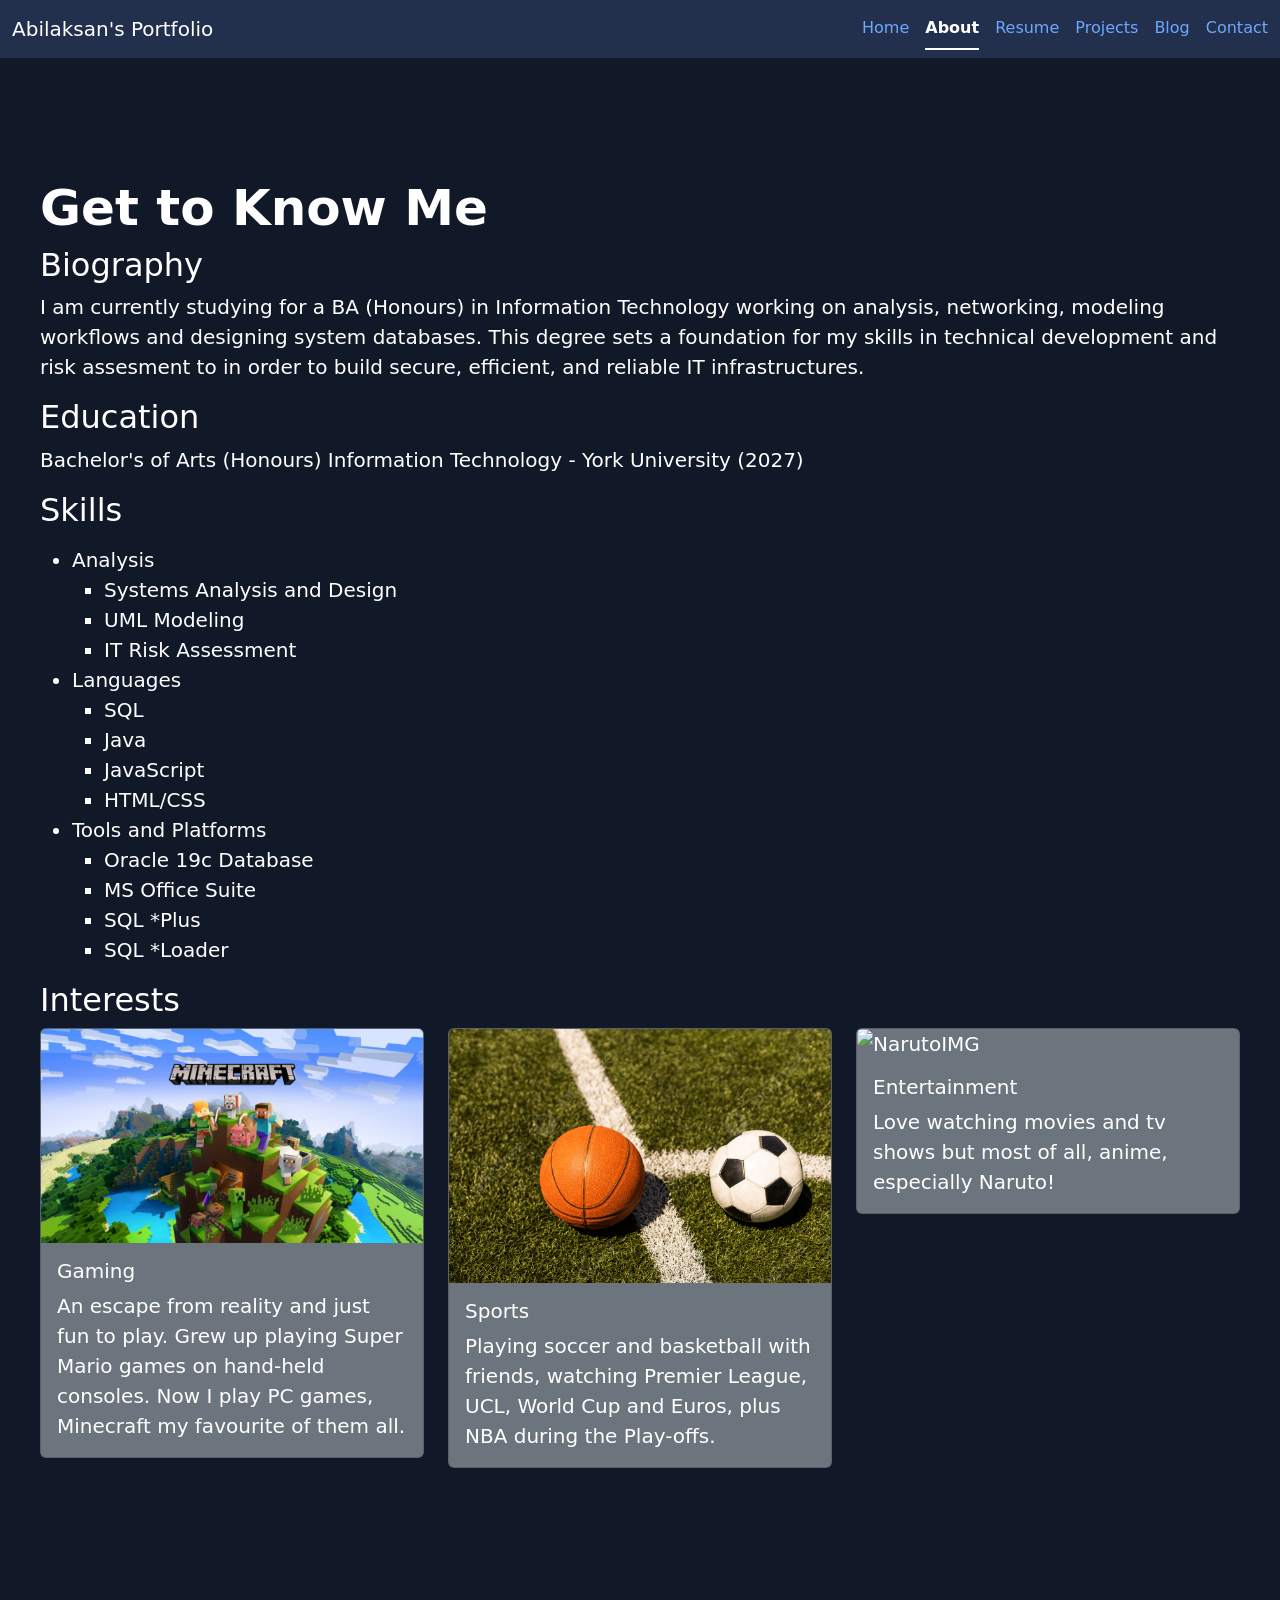
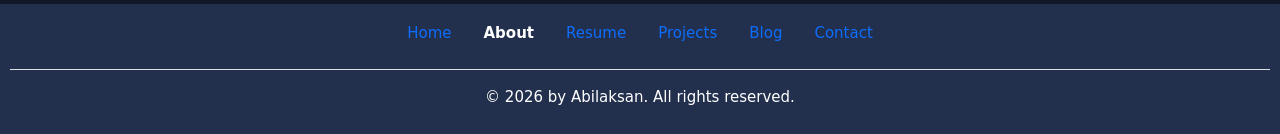
==== about.html @ e93bb3cd "Update to home page, addition of about page decided to put a featured row of cards showcasing what t" ====
<!DOCTYPE html>
<html lang="en">
    <head>
        <meta charset="UTF-8">
        <meta name="viewport" content="width=device-width, initial-scale=1.0">
        <title>About Me</title>

        <!--Bootstrap css stylesheet-->
        <link href="https://cdn.jsdelivr.net/npm/bootstrap@5.3.8/dist/css/bootstrap.min.css" 
        rel="stylesheet" integrity="sha384-sRIl4kxILFvY47J16cr9ZwB07vP4J8+LH7qKQnuqkuIAvNWLzeN8tE5YBujZqJLB" crossorigin="anonymous">

        <!--my custom css stylesheet-->
        <link rel="Stylesheet" href="styles.css">
    </head> 
    <body>
        
        <!--Navigation bar using Bootstrap-->
        <nav class="navbar navbar-expand-lg d-flex mynav" data-bs-theme="dark">
            <div class="container-fluid">
                <a class="navbar-brand" href="#">Abilaksan's Portfolio</a>
                <button class="navbar-toggler" type="button" data-bs-toggle="collapse" data-bs-target="#navbarNav" 
                aria-controls="navbarNav" aria-expanded="false" aria-label="Toggle navigation">
                    <span class="navbar-toggler-icon"></span>
                </button>
                <div class="collapse navbar-collapse justify-content-end" id="navbarNav">
                    <ul class="nav nav-underline">
                        <li class="nav-item">
                            <a class="nav-link" href="index.html">Home</a>
                        </li>
                        <li class="nav-item">
                            <a class="nav-link active" aria-current="page" href="about.html">About</a>
                        </li>
                        <li class="nav-item">
                            <a class="nav-link" href="resume.html">Resume</a>
                        </li>
                        <li class="nav-item">
                            <a class="nav-link" href="projects.html">Projects</a>
                        </li>
                        <li class="nav-item">
                            <a class="nav-link" href="blog.html">Blog</a>
                        </li>
                        <li class="nav-item">
                            <a class="nav-link" href="contact.html">Contact</a>
                        </li>
                    </ul>
                </div>   
            </div>
        </nav>

        <!--Main body-->
        <div class="outerContainer">
            <div class="textbox">
               <h1>Get to Know Me</h1>
               <h2>Biography</h2>
               <p>
                I am currently studying for a BA (Honours) in Information Technology working on analysis, networking, modeling workflows 
                and designing system databases. This degree sets a foundation for my skills in technical development and risk assesment 
                to in order to build secure, efficient, and reliable IT infrastructures. 
               </p>
               <h2>Education</h2>
               <p>
                Bachelor's of Arts (Honours) Information Technology - York University (2027)
               </p>
               <h2>Skills</h2>
               <p>
                <ul>
                    <li>
                        Analysis
                        <ul style="list-style-type:square;">
                            <li>Systems Analysis and Design</li>
                            <li>UML Modeling</li>
                            <li>IT Risk Assessment</li>
                        </ul>
                    </li>
                    <li>Languages
                        <ul style="list-style-type:square;">
                            <li>SQL</li>
                            <li>Java</li>
                            <li>JavaScript</li>
                            <li>HTML/CSS</li>
                        </ul>
                    </li>
                    <li>Tools and Platforms
                        <ul style="list-style-type:square;">
                            <li>Oracle 19c Database</li>
                            <li>MS Office Suite</li>
                            <li>SQL *Plus</li>
                            <li>SQL *Loader</li>
                        </ul>
                    </li>
                </ul>
               </p>

               <h2>Interests</h2>

                <!--Container with interests using Bootstrap-->
                <div class="row">
                    <div class="col">
                        <div class= "card text-bg-secondary mb-3" style="max-width: 30rem;">
                            <img src="Minecraft.jpg" class="card-img-top" alt="MinecraftIMG">
                            <div class="card-body">
                                <h5 class="card-title">Gaming</h5>
                                <p class="card-text">
                                    An escape from reality and just fun to play. Grew up playing Super Mario games on hand-held consoles. Now
                                    I play PC games, Minecraft my favourite of them all.
                                </p>
                            </div>
                        </div>
                    </div>
                    <div class="col">
                        <div class= "card text-bg-secondary mb-3" style="max-width: 30rem;">
                            <img src="Sports.jpg" class="card-img-top" alt="SportsIMG">
                            <div class="card-body">
                                <h5 class="card-title">Sports</h5>
                                <p class="card-text">
                                    Playing soccer and basketball with friends, watching Premier League, UCL, World Cup and Euros, plus NBA during 
                                    the Play-offs.
                                </p>
                            </div>
                        </div>
                    </div>
                    <div class="col">
                        <div class= "card text-bg-secondary mb-3" style="max-width: 30rem;">
                            <img src="NarutoCover.jpg" class="card-img-top" alt="NarutoIMG">
                            <div class="card-body">
                                <h5 class="card-title">Entertainment</h5>
                                <p class="card-text">
                                    Love watching movies and tv shows but most of all, anime, especially Naruto!
                                </p>
                            </div>
                        </div>
                    </div>
                </div>

            </div>
        </div>

        <!--Footer using Bootstrap-->
        <footer> 
            <ul class="nav justify-content-center border-bottom pb-3 mb-3"> 
                <li class="nav-item">
                    <a class="nav-link" href="index.html">Home</a>
                </li> 
                <li class="nav-item">
                    <a class="nav-link active" aria-current="page" href="about.html">About</a>
                </li> 
                <li class="nav-item">
                    <a class="nav-link" href="resume.html">Resume</a>
                </li> 
                <li class="nav-item">
                    <a class="nav-link" href="projects.html">Projects</a>
                </li> 
                <li class="nav-item">
                    <a class="nav-link" href="blog.html">Blog</a>
                </li>
                <li class="nav-item">
                    <a class="nav-link" href="contact.html">Contact</a>
                </li> 
            </ul> 
            <p>&copy 2026 by Abilaksan. All rights reserved.</p> 
        </footer>

        <!--Bootstrap javascript-->
        <script src="https://cdn.jsdelivr.net/npm/bootstrap@5.3.8/dist/js/bootstrap.bundle.min.js" 
        integrity="sha384-FKyoEForCGlyvwx9Hj09JcYn3nv7wiPVlz7YYwJrWVcXK/BmnVDxM+D2scQbITxI" crossorigin="anonymous"></script>
    </body>
</html>
---- styles.css ----
body {
    background-color: #111827;
    font-family: 'Inter' sans-serif;
}

.mynav {
    background-color: #222f4d;
}

.innerContainer {
    display: flex;
    flex-direction: row;
    align-items: center;
    gap: 30px;
    padding: 20px;
    margin: 40px auto;
}

.outerContainer {
    display: flex;
    flex-direction: column;
    align-items: center;
    gap: 30px;
    padding: 20px;
    margin: 40px auto;
}

.textbox {
    padding: 20px;
    margin: 40px auto;
    font-size: 20px;
    text-align: left;
    color: white;
    font-family: 'Inter' sans-serif;
}

.textbox2 {
    padding: 20px;
    margin: 40px auto;
    font-size: 20px;
    text-align: left;
    color: white;
    font-family: 'Inter' sans-serif;
}

.textbox h1 {
    font-size: 50px;
    color: white;
    font-weight:800;
}

.outerContainer h2 {
    color: white;
}

.textbox a {
    font-size: 16px;
}

.pfpImage img {
    max-width: 100%;
    width: 800px;
    height: auto;
    display: block;
    border-radius:28px;   
}

footer {    
    background:#222f4d;
    font-size: 15px;
    color:white;
    padding: 10px;
    text-align:center;
}

footer a.active {
    color: white;
    font-weight: bold;
}
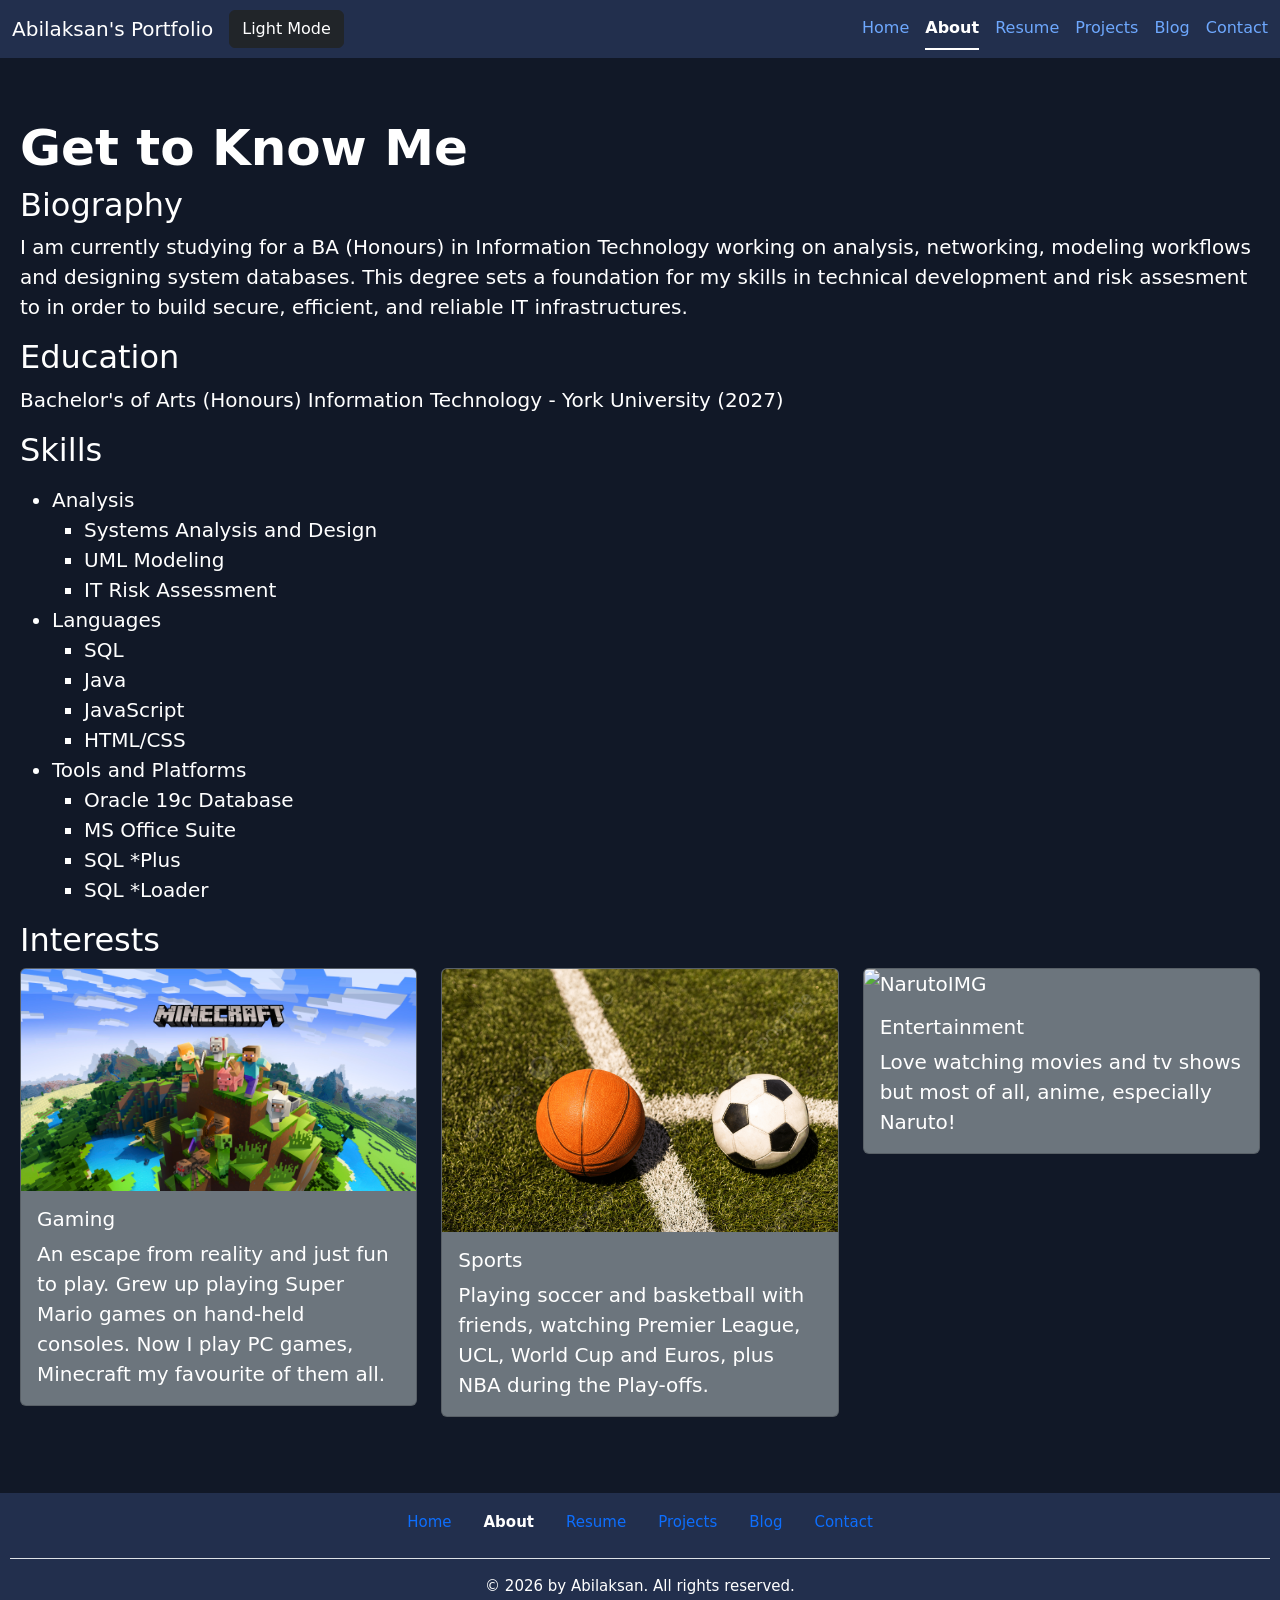
==== commit bcb462b4: "Theme switcher implementation Added theme switch button to nav, implemented the js into all pages, i" ====
--- a/about.html
+++ b/about.html
@@ -15,13 +15,14 @@
     <body>
         
         <!--Navigation bar using Bootstrap-->
-        <nav class="navbar navbar-expand-lg d-flex mynav" data-bs-theme="dark">
+        <nav class="navbar navbar-expand-lg d-flex mynav" data-bs-theme="dark" id="myNav">
             <div class="container-fluid">
-                <a class="navbar-brand" href="#">Abilaksan's Portfolio</a>
+                <a class="navbar-brand" href="index.html">Abilaksan's Portfolio</a>
                 <button class="navbar-toggler" type="button" data-bs-toggle="collapse" data-bs-target="#navbarNav" 
                 aria-controls="navbarNav" aria-expanded="false" aria-label="Toggle navigation">
                     <span class="navbar-toggler-icon"></span>
                 </button>
+                <button type="button" class="btn btn-dark" id="theme-toggle">Light Mode</button>
                 <div class="collapse navbar-collapse justify-content-end" id="navbarNav">
                     <ul class="nav nav-underline">
                         <li class="nav-item">
@@ -47,8 +48,7 @@
             </div>
         </nav>
 
-        <!--Main body-->
-        <div class="outerContainer">
+            <!--Main body-->
             <div class="textbox">
                <h1>Get to Know Me</h1>
                <h2>Biography</h2>
@@ -131,9 +131,8 @@
                         </div>
                     </div>
                 </div>
-
             </div>
-        </div>
+        
 
         <!--Footer using Bootstrap-->
         <footer> 
@@ -160,6 +159,9 @@
             <p>&copy 2026 by Abilaksan. All rights reserved.</p> 
         </footer>
 
+        <!--Theme switch javascript-->
+        <script src="theme.js"></script>
+
         <!--Bootstrap javascript-->
         <script src="https://cdn.jsdelivr.net/npm/bootstrap@5.3.8/dist/js/bootstrap.bundle.min.js" 
         integrity="sha384-FKyoEForCGlyvwx9Hj09JcYn3nv7wiPVlz7YYwJrWVcXK/BmnVDxM+D2scQbITxI" crossorigin="anonymous"></script>
--- a/styles.css
+++ b/styles.css
@@ -1,10 +1,11 @@
 body {
-    background-color: #111827;
+    background-color: var(--bg); 
+    color: var(--text); 
     font-family: 'Inter' sans-serif;
 }
 
-.mynav {
-    background-color: #222f4d;
+#myNav {
+    background-color: var(--navbar);
 }
 
 .innerContainer {
@@ -30,27 +31,26 @@
     margin: 40px auto;
     font-size: 20px;
     text-align: left;
-    color: white;
+    color: var(--textbox);
     font-family: 'Inter' sans-serif;
 }
 
-.textbox2 {
-    padding: 20px;
-    margin: 40px auto;
-    font-size: 20px;
-    text-align: left;
-    color: white;
-    font-family: 'Inter' sans-serif;
-}
-
-.textbox h1 {
+h1 {
     font-size: 50px;
-    color: white;
+    color: var(--h1);
     font-weight:800;
 }
 
-.outerContainer h2 {
-    color: white;
+h2 {
+    color: var(--h1);
+}
+
+.card-header, .card-title {
+    color: var(--h1);
+}
+
+p {
+    color: var(--textbox);
 }
 
 .textbox a {
@@ -66,14 +66,40 @@
 }
 
 footer {    
-    background:#222f4d;
+    background: var(--footer);
     font-size: 15px;
-    color:white;
     padding: 10px;
     text-align:center;
 }
 
 footer a.active {
-    color: white;
+    color: var(--active);
     font-weight: bold;
 }
+
+.form-label {
+    color: var(--textbox);
+}
+
+:root { 
+    --bg: #111827;
+    --navbar: #222f4d;
+    --navColor: white;
+    --h1: white; 
+    --textbox: white;
+    --footer: #222f4d;
+    --footerText: white;
+    --active: white;  
+}
+        
+[data-theme="light"] { 
+    --bg: #EEE7D8;
+    --navbar: #DDD0B2;
+    --navColor: black;
+    --h1: black;  
+    --textbox: black; 
+    --footer: #DDD0B2;
+    --footerText: black;
+    --active: black;
+}
+        
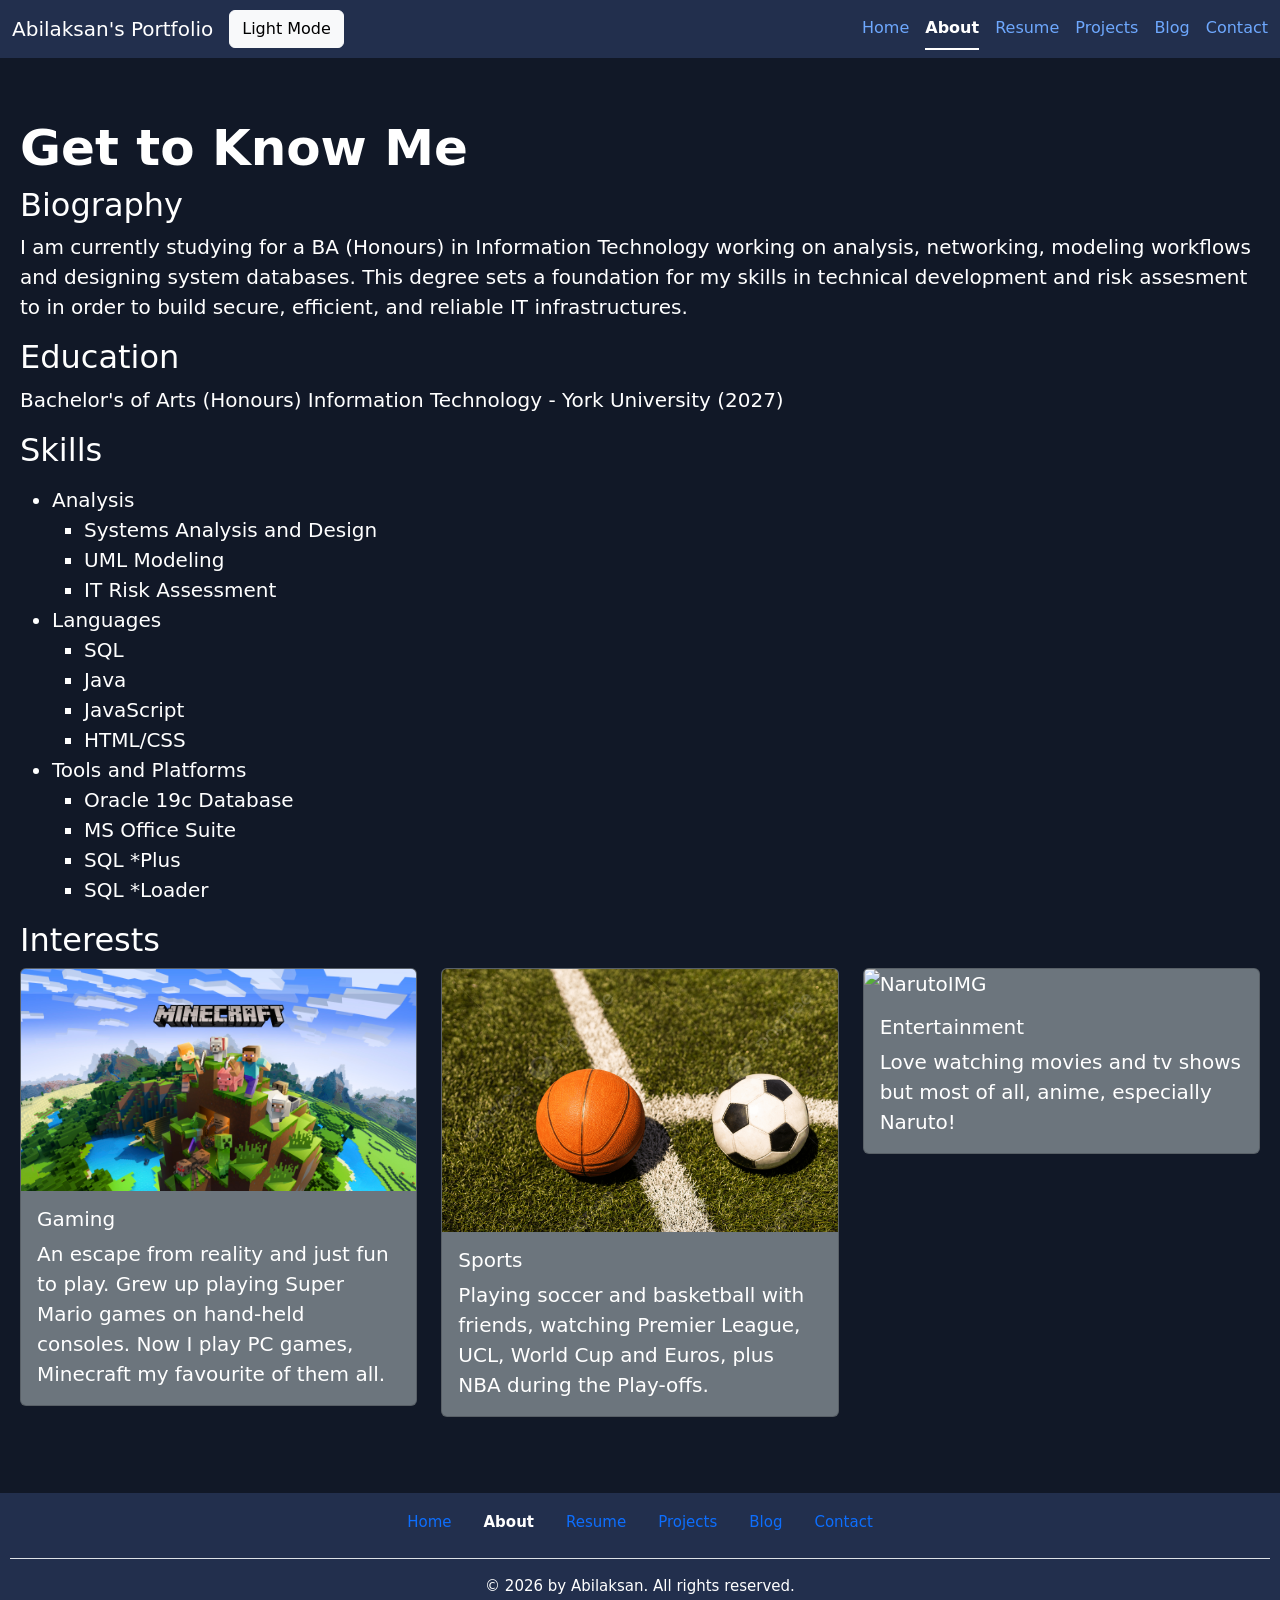
==== commit 058d3aa9: "Fixed missing folder in js path src" ====
--- a/about.html
+++ b/about.html
@@ -160,7 +160,7 @@
         </footer>
 
         <!--Theme switch javascript-->
-        <script src="theme.js"></script>
+        <script src="js/theme.js"></script>
 
         <!--Bootstrap javascript-->
         <script src="https://cdn.jsdelivr.net/npm/bootstrap@5.3.8/dist/js/bootstrap.bundle.min.js" 
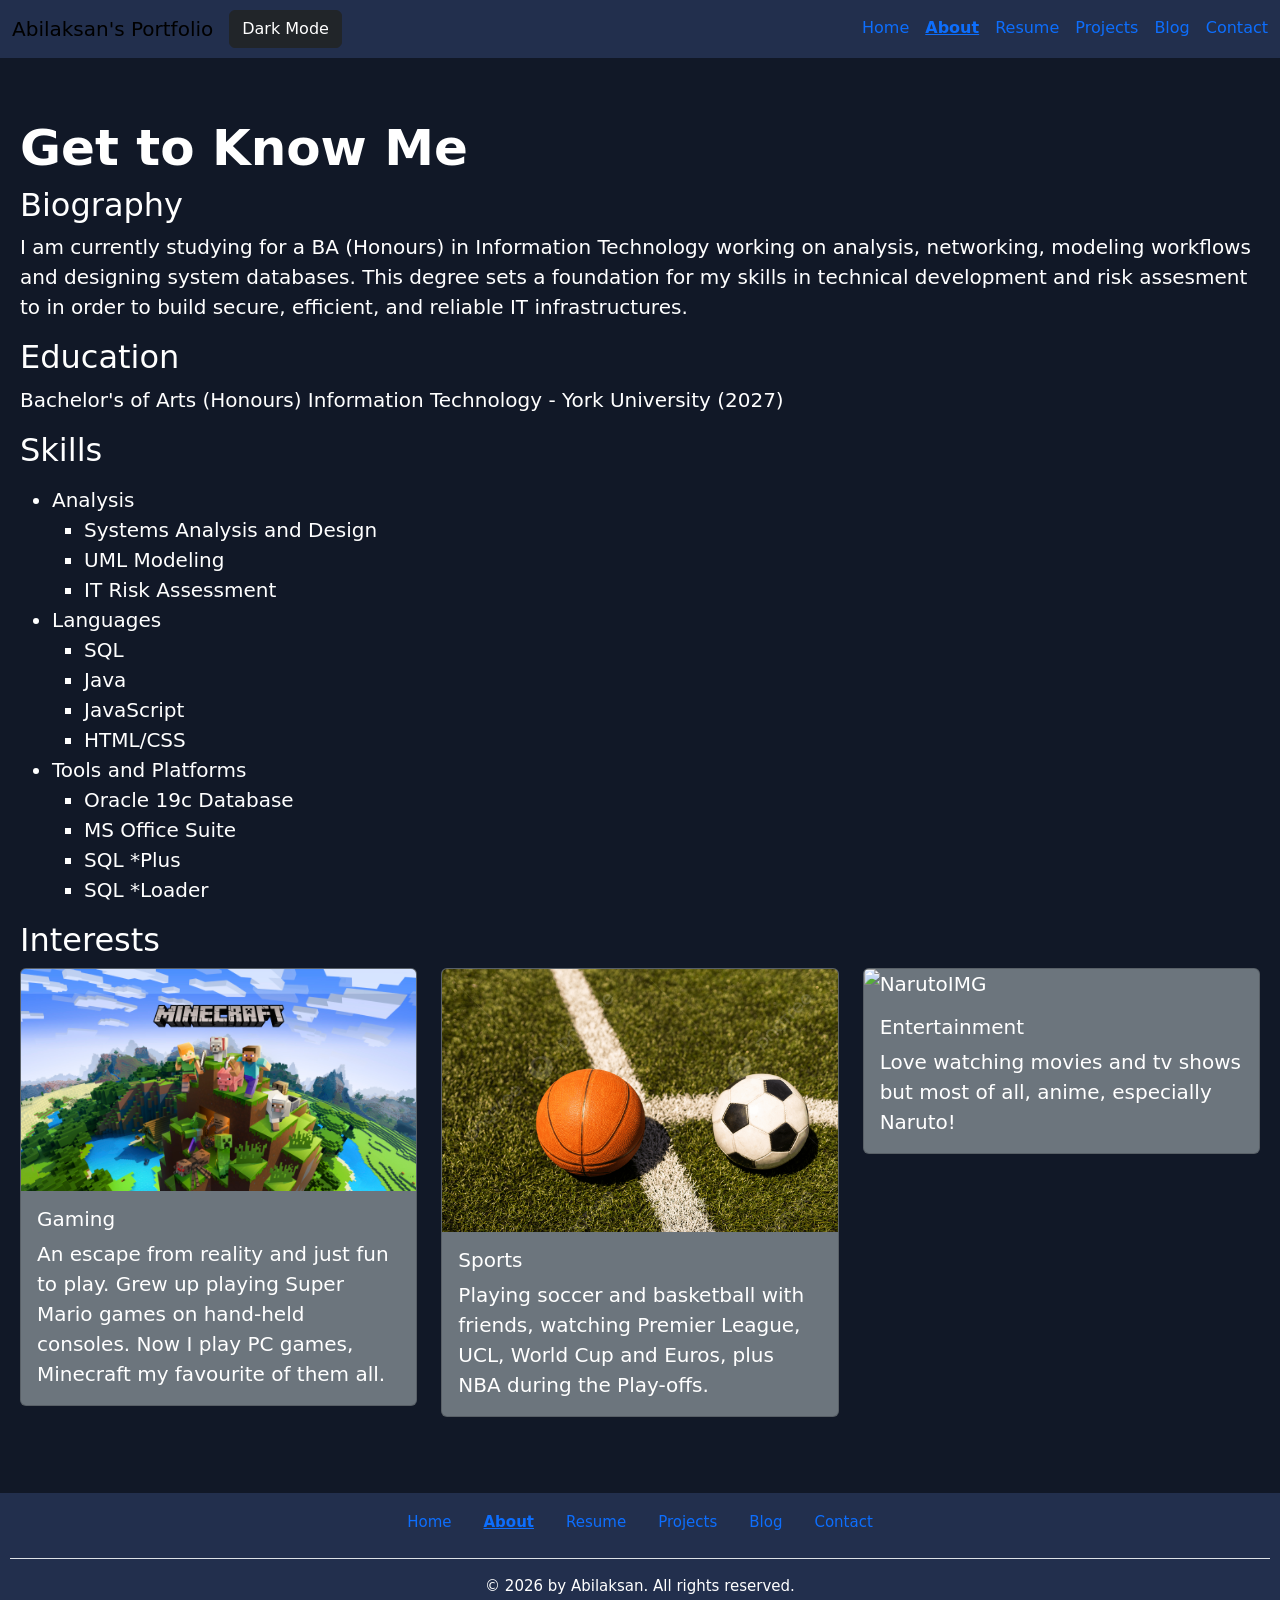
==== commit 6d60c587: "Header/footer dynamically loaded, switch changes added component js to pages and improved color pall" ====
--- a/about.html
+++ b/about.html
@@ -12,155 +12,105 @@
         <!--my custom css stylesheet-->
         <link rel="Stylesheet" href="styles.css">
     </head> 
-    <body>
+    <body class="page-about">
         
-        <!--Navigation bar using Bootstrap-->
-        <nav class="navbar navbar-expand-lg d-flex mynav" data-bs-theme="dark" id="myNav">
-            <div class="container-fluid">
-                <a class="navbar-brand" href="index.html">Abilaksan's Portfolio</a>
-                <button class="navbar-toggler" type="button" data-bs-toggle="collapse" data-bs-target="#navbarNav" 
-                aria-controls="navbarNav" aria-expanded="false" aria-label="Toggle navigation">
-                    <span class="navbar-toggler-icon"></span>
-                </button>
-                <button type="button" class="btn btn-dark" id="theme-toggle">Light Mode</button>
-                <div class="collapse navbar-collapse justify-content-end" id="navbarNav">
-                    <ul class="nav nav-underline">
-                        <li class="nav-item">
-                            <a class="nav-link" href="index.html">Home</a>
-                        </li>
-                        <li class="nav-item">
-                            <a class="nav-link active" aria-current="page" href="about.html">About</a>
-                        </li>
-                        <li class="nav-item">
-                            <a class="nav-link" href="resume.html">Resume</a>
-                        </li>
-                        <li class="nav-item">
-                            <a class="nav-link" href="projects.html">Projects</a>
-                        </li>
-                        <li class="nav-item">
-                            <a class="nav-link" href="blog.html">Blog</a>
-                        </li>
-                        <li class="nav-item">
-                            <a class="nav-link" href="contact.html">Contact</a>
-                        </li>
+        <!--Dynamically loaded navigation bar made with Bootstrap-->
+        <div id="header-placeholder"></div>
+
+        <!--Main body-->
+        <div class="textbox">
+            <h1>Get to Know Me</h1>
+            <h2>Biography</h2>
+            <p>
+            I am currently studying for a BA (Honours) in Information Technology working on analysis, networking, modeling workflows 
+            and designing system databases. This degree sets a foundation for my skills in technical development and risk assesment 
+            to in order to build secure, efficient, and reliable IT infrastructures. 
+            </p>
+            <h2>Education</h2>
+            <p>
+            Bachelor's of Arts (Honours) Information Technology - York University (2027)
+            </p>
+            <h2>Skills</h2>
+            <p>
+            <ul>
+                <li>
+                    Analysis
+                    <ul style="list-style-type:square;">
+                        <li>Systems Analysis and Design</li>
+                        <li>UML Modeling</li>
+                        <li>IT Risk Assessment</li>
                     </ul>
-                </div>   
-            </div>
-        </nav>
+                </li>
+                <li>Languages
+                    <ul style="list-style-type:square;">
+                        <li>SQL</li>
+                        <li>Java</li>
+                        <li>JavaScript</li>
+                        <li>HTML/CSS</li>
+                    </ul>
+                </li>
+                <li>Tools and Platforms
+                    <ul style="list-style-type:square;">
+                        <li>Oracle 19c Database</li>
+                        <li>MS Office Suite</li>
+                        <li>SQL *Plus</li>
+                        <li>SQL *Loader</li>
+                    </ul>
+                </li>
+            </ul>
+            </p>
 
-            <!--Main body-->
-            <div class="textbox">
-               <h1>Get to Know Me</h1>
-               <h2>Biography</h2>
-               <p>
-                I am currently studying for a BA (Honours) in Information Technology working on analysis, networking, modeling workflows 
-                and designing system databases. This degree sets a foundation for my skills in technical development and risk assesment 
-                to in order to build secure, efficient, and reliable IT infrastructures. 
-               </p>
-               <h2>Education</h2>
-               <p>
-                Bachelor's of Arts (Honours) Information Technology - York University (2027)
-               </p>
-               <h2>Skills</h2>
-               <p>
-                <ul>
-                    <li>
-                        Analysis
-                        <ul style="list-style-type:square;">
-                            <li>Systems Analysis and Design</li>
-                            <li>UML Modeling</li>
-                            <li>IT Risk Assessment</li>
-                        </ul>
-                    </li>
-                    <li>Languages
-                        <ul style="list-style-type:square;">
-                            <li>SQL</li>
-                            <li>Java</li>
-                            <li>JavaScript</li>
-                            <li>HTML/CSS</li>
-                        </ul>
-                    </li>
-                    <li>Tools and Platforms
-                        <ul style="list-style-type:square;">
-                            <li>Oracle 19c Database</li>
-                            <li>MS Office Suite</li>
-                            <li>SQL *Plus</li>
-                            <li>SQL *Loader</li>
-                        </ul>
-                    </li>
-                </ul>
-               </p>
+            <h2>Interests</h2>
 
-               <h2>Interests</h2>
-
-                <!--Container with interests using Bootstrap-->
-                <div class="row">
-                    <div class="col">
-                        <div class= "card text-bg-secondary mb-3" style="max-width: 30rem;">
-                            <img src="Minecraft.jpg" class="card-img-top" alt="MinecraftIMG">
-                            <div class="card-body">
-                                <h5 class="card-title">Gaming</h5>
-                                <p class="card-text">
-                                    An escape from reality and just fun to play. Grew up playing Super Mario games on hand-held consoles. Now
-                                    I play PC games, Minecraft my favourite of them all.
-                                </p>
-                            </div>
+            <!--Container with interests using Bootstrap-->
+            <div class="row">
+                <div class="col">
+                    <div class= "card text-bg-secondary mb-3" style="max-width: 30rem;">
+                        <img src="images/Minecraft.jpg" class="card-img-top" alt="MinecraftIMG">
+                        <div class="card-body">
+                            <h5 class="card-title">Gaming</h5>
+                            <p class="card-text">
+                                An escape from reality and just fun to play. Grew up playing Super Mario games on hand-held consoles. Now
+                                I play PC games, Minecraft my favourite of them all.
+                            </p>
                         </div>
                     </div>
-                    <div class="col">
-                        <div class= "card text-bg-secondary mb-3" style="max-width: 30rem;">
-                            <img src="Sports.jpg" class="card-img-top" alt="SportsIMG">
-                            <div class="card-body">
-                                <h5 class="card-title">Sports</h5>
-                                <p class="card-text">
-                                    Playing soccer and basketball with friends, watching Premier League, UCL, World Cup and Euros, plus NBA during 
-                                    the Play-offs.
-                                </p>
-                            </div>
+                </div>
+                <div class="col">
+                    <div class= "card text-bg-secondary mb-3" style="max-width: 30rem;">
+                        <img src="images/Sports.jpg" class="card-img-top" alt="SportsIMG">
+                        <div class="card-body">
+                            <h5 class="card-title">Sports</h5>
+                            <p class="card-text">
+                                Playing soccer and basketball with friends, watching Premier League, UCL, World Cup and Euros, plus NBA during 
+                                the Play-offs.
+                            </p>
                         </div>
                     </div>
-                    <div class="col">
-                        <div class= "card text-bg-secondary mb-3" style="max-width: 30rem;">
-                            <img src="NarutoCover.jpg" class="card-img-top" alt="NarutoIMG">
-                            <div class="card-body">
-                                <h5 class="card-title">Entertainment</h5>
-                                <p class="card-text">
-                                    Love watching movies and tv shows but most of all, anime, especially Naruto!
-                                </p>
-                            </div>
+                </div>
+                <div class="col">
+                    <div class= "card text-bg-secondary mb-3" style="max-width: 30rem;">
+                        <img src="images/NarutoCover.jpg" class="card-img-top" alt="NarutoIMG">
+                        <div class="card-body">
+                            <h5 class="card-title">Entertainment</h5>
+                            <p class="card-text">
+                                Love watching movies and tv shows but most of all, anime, especially Naruto!
+                            </p>
                         </div>
                     </div>
                 </div>
             </div>
+        </div>
         
 
-        <!--Footer using Bootstrap-->
-        <footer> 
-            <ul class="nav justify-content-center border-bottom pb-3 mb-3"> 
-                <li class="nav-item">
-                    <a class="nav-link" href="index.html">Home</a>
-                </li> 
-                <li class="nav-item">
-                    <a class="nav-link active" aria-current="page" href="about.html">About</a>
-                </li> 
-                <li class="nav-item">
-                    <a class="nav-link" href="resume.html">Resume</a>
-                </li> 
-                <li class="nav-item">
-                    <a class="nav-link" href="projects.html">Projects</a>
-                </li> 
-                <li class="nav-item">
-                    <a class="nav-link" href="blog.html">Blog</a>
-                </li>
-                <li class="nav-item">
-                    <a class="nav-link" href="contact.html">Contact</a>
-                </li> 
-            </ul> 
-            <p>&copy 2026 by Abilaksan. All rights reserved.</p> 
-        </footer>
+        <!--Dynamically loaded footer made with Bootstrap-->
+        <div id="footer-placeholder"></div>
 
         <!--Theme switch javascript-->
         <script src="js/theme.js"></script>
+
+        <!--Dynamic header and footer javascript-->
+        <script src="js/components.js"></script>
 
         <!--Bootstrap javascript-->
         <script src="https://cdn.jsdelivr.net/npm/bootstrap@5.3.8/dist/js/bootstrap.bundle.min.js" 
--- a/styles.css
+++ b/styles.css
@@ -102,4 +102,32 @@
     --footerText: black;
     --active: black;
 }
+
+[data-theme="dark"] .nav-link {
+    color: white;
+}
+
+[data-theme="light"] .nav-link {
+    color: black;
+}
+
+[data-theme="dark"] .btn {
+    background-color: darkgrey;
+    color: black;
+}
+
+[data-theme="light"] .btn {
+    background-color: navy;
+    color: white;
+}
+
+body.page-index [data-page="index"],
+body.page-about [data-page="about"],
+body.page-resume [data-page="resume"],
+body.page-projects [data-page="projects"],
+body.page-blog [data-page="blog"],
+body.page-contact [data-page="contact"] {
+    font-weight: 800;
+    text-decoration: underline;
+}
         
